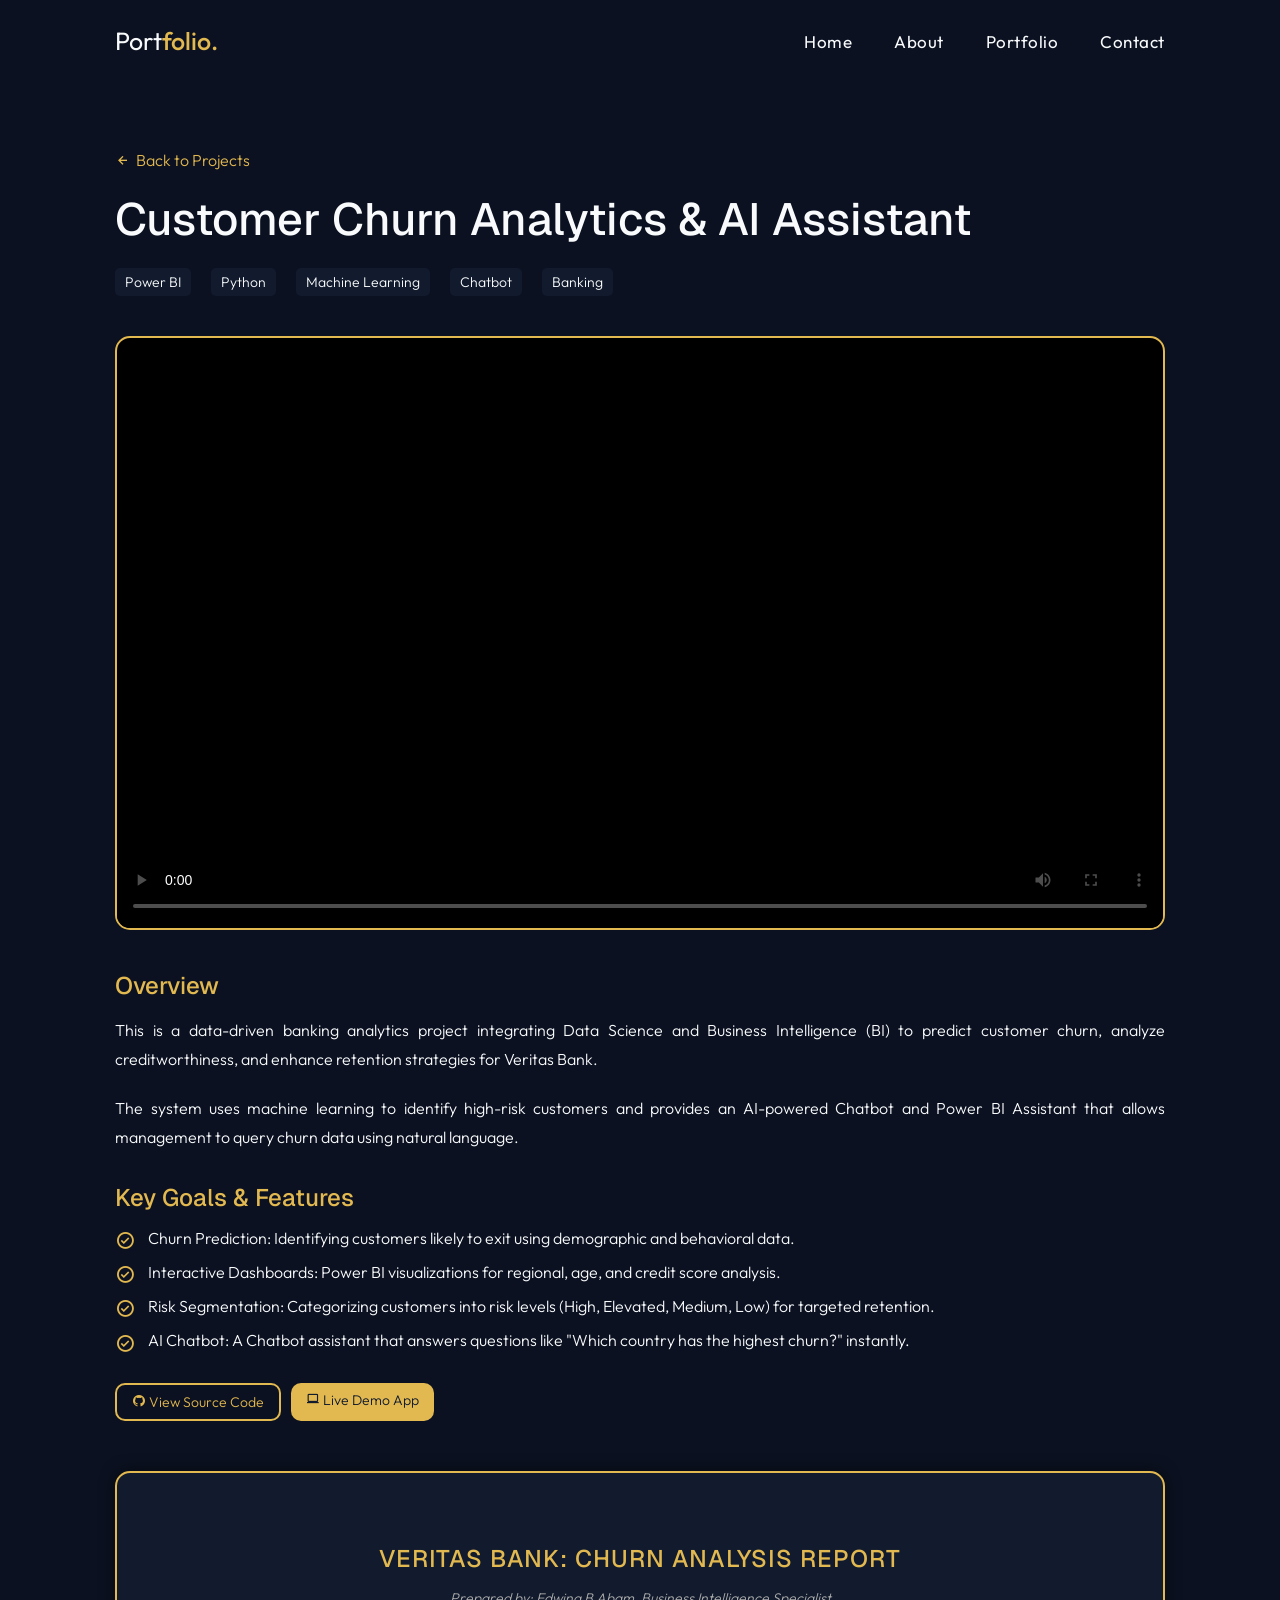
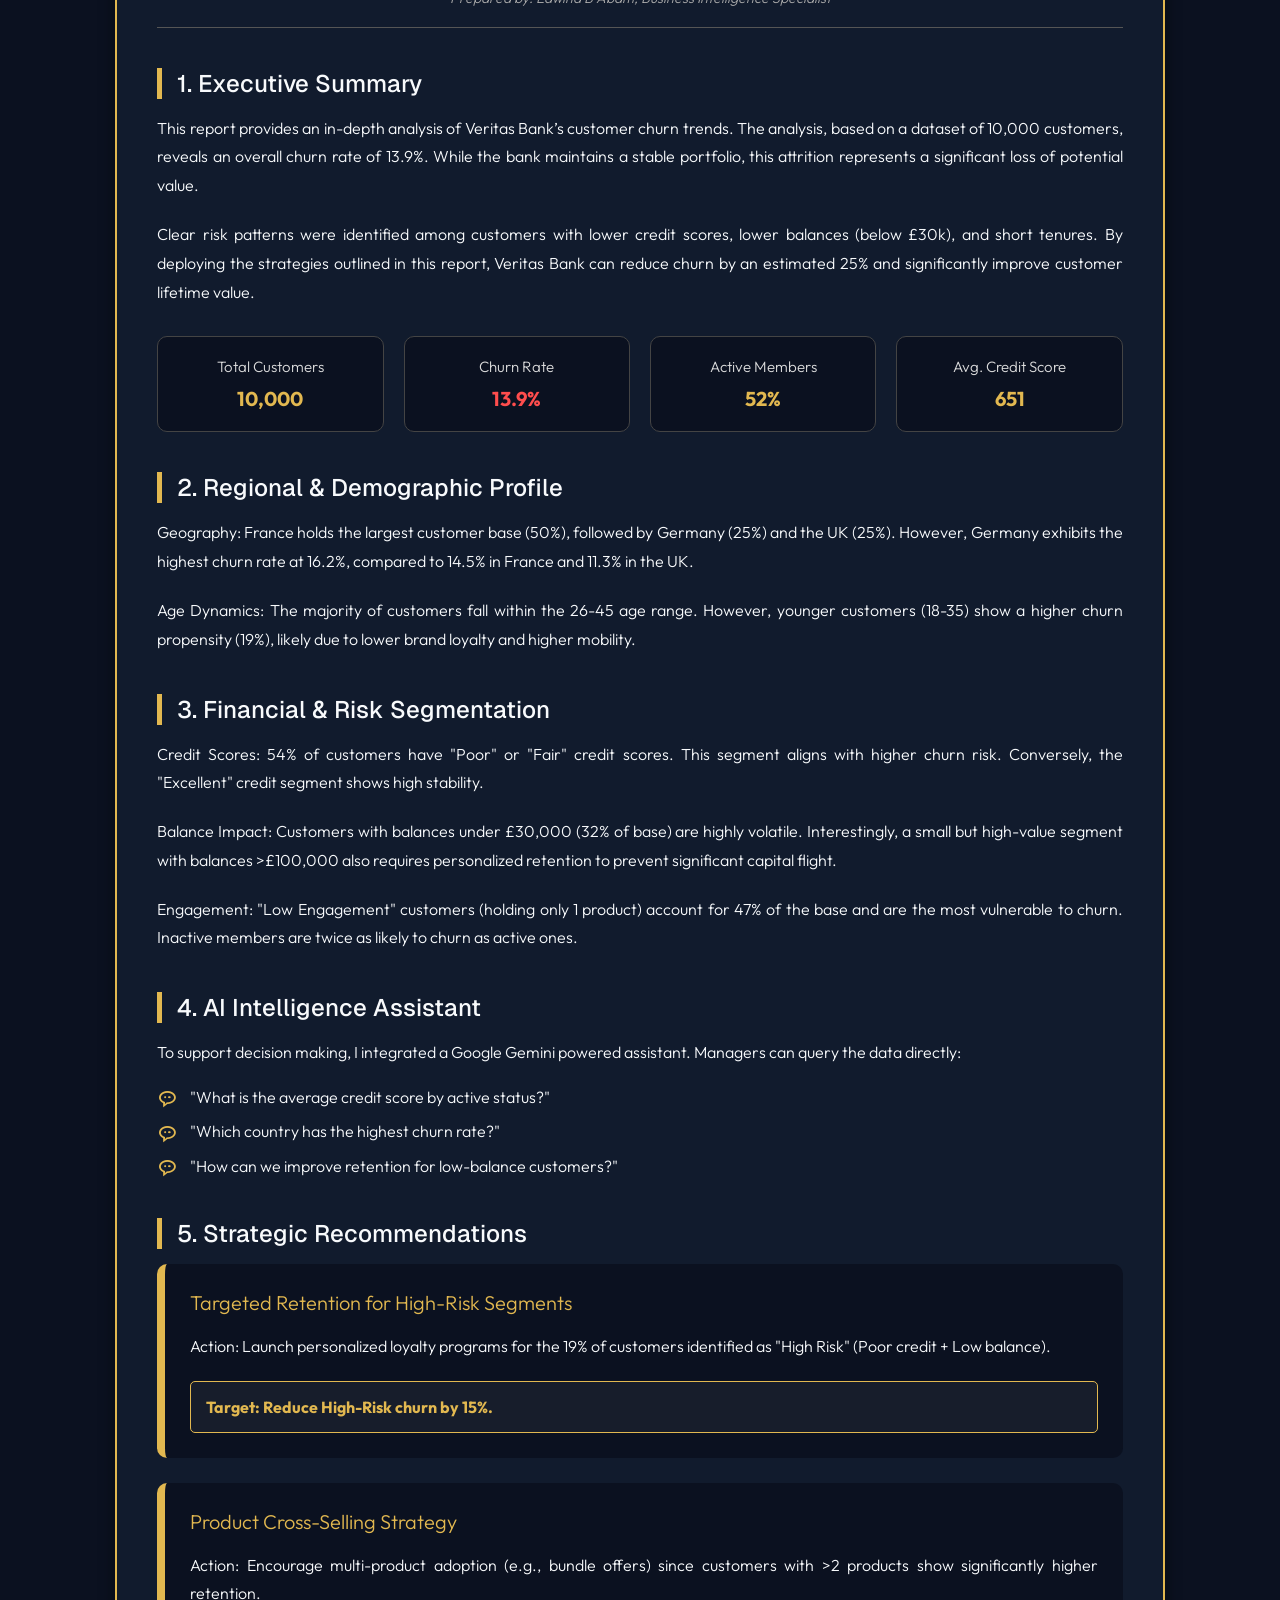
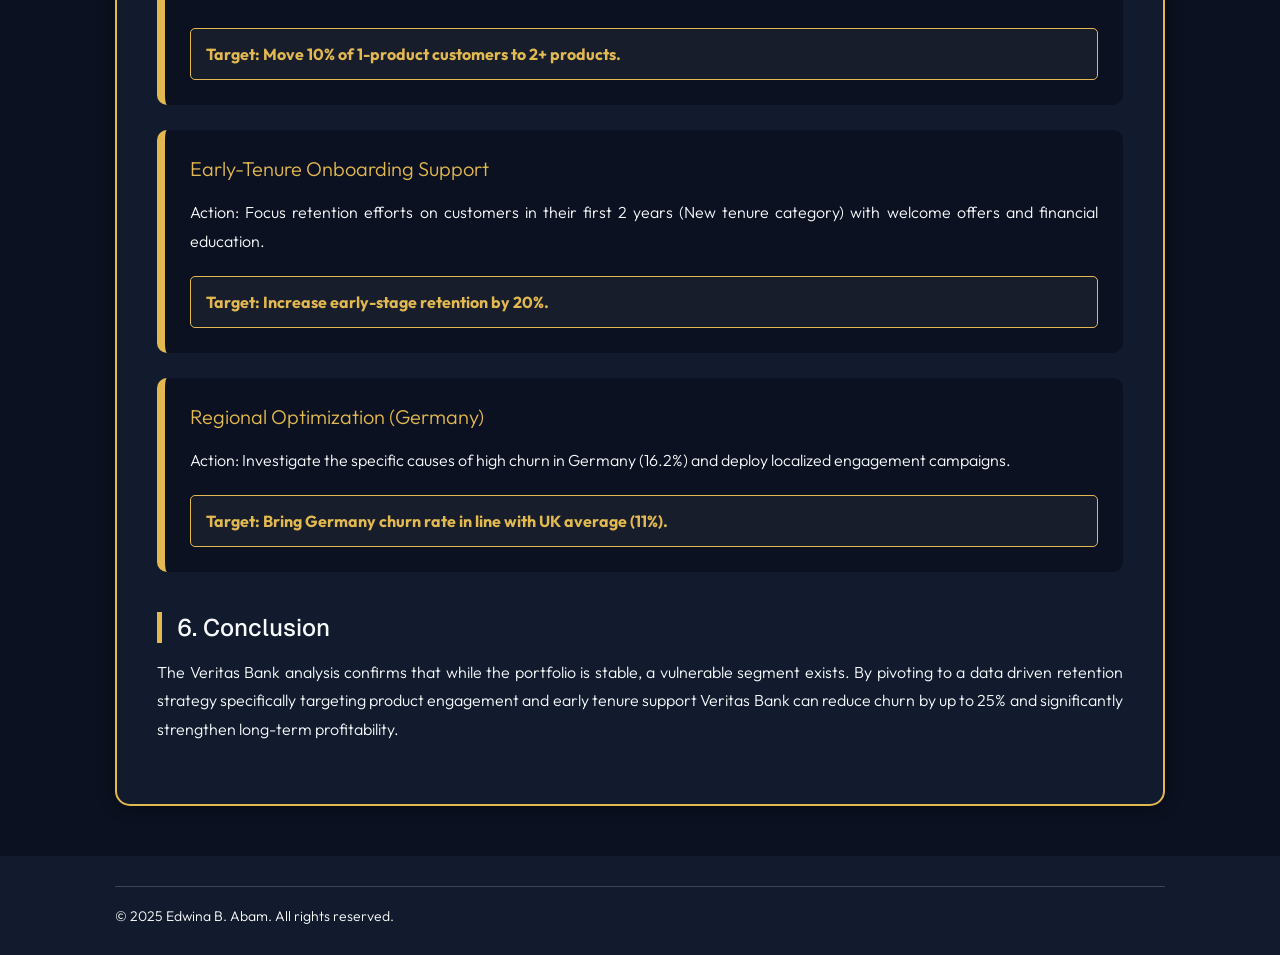
==== project-bank-churn.html @ cc46c2cb "update, rename files" ====
<!DOCTYPE html>
<html lang="en">
<head>
    <meta charset="UTF-8">
    <meta name="viewport" content="width=device-width, initial-scale=1.0">
    <title>Customer Churn Analytics - Edwina B. Abam</title>
    
    <!-- VERCEL ANALYTICS SCRIPT -->
    <script>
      window.va = window.va || function () { (window.vaq = window.vaq || []).push(arguments); };
    </script>
    <script src="/_vercel/insights/script.js"></script>

    <!-- Boxicons -->
    <link href="https://unpkg.com/boxicons@2.1.4/css/boxicons.min.css" rel="stylesheet">
    
    <!-- Stylesheets -->
    <link rel="stylesheet" href="style.css">
    <link rel="stylesheet" href="breakpoint.css">
</head>
<body>

    <!-- Header -->
    <header class="header">
        <a href="index.html" class="logo">Port<span>folio.</span></a>
        <i class="bx bx-menu" id="menu-icon"></i>
        <nav class="navbar">
            <a href="index.html#home">Home</a>
            <a href="index.html#about">About</a>
            <a href="index.html#portfolio">Portfolio</a>
            <a href="index.html#contact">Contact</a>
        </nav>
    </header>

    <!-- Project Details Section -->
    <section class="project-details">
        
        <!-- Navigation Back -->
        <a href="index.html#portfolio" class="back-btn">
            <i class='bx bx-left-arrow-alt'></i> Back to Projects
        </a>

        <!-- Title Area -->
        <div class="project-header">
            <h1 class="heading" style="text-align: left;">Customer Churn Analytics & AI Assistant</h1>
            <div class="project-meta">
                <span>Power BI</span>
                <span>Python</span>
                <span>Machine Learning</span>
                <span>Chatbot</span>
                <span>Banking</span>
            </div>
        </div>

        <!-- VIDEO DEMO -->
        <div class="video-wrapper">
            <!-- Ensure 'Bank.mp4' is in 'videos' folder and 'Bank.jpg' is available -->
            <video controls poster="Bank.jpg">
                <source src="videos/Bank.mp4" type="video/mp4">
                Your browser does not support the video tag.
            </video>
        </div>

        <!-- MAIN CONTENT -->
        <div class="project-content">
            
            <!-- 1. Overview -->
            <h2>Overview</h2>
            <p>
                This is a data-driven banking analytics project integrating <strong>Data Science</strong> and <strong>Business Intelligence (BI)</strong> to predict customer churn, analyze creditworthiness, and enhance retention strategies for <strong>Veritas Bank</strong>.
            </p>
            <p>
                The system uses machine learning to identify high-risk customers and provides an <strong>AI-powered Chatbot and Power BI Assistant</strong> that allows management to query churn data using natural language.
            </p>
            
            <!-- 2. Key Goals -->
            <h2>Key Goals & Features</h2>
            <ul class="feature-list">
                <li><i class='bx bx-check-circle'></i> <strong>Churn Prediction:</strong> Identifying customers likely to exit using demographic and behavioral data.</li>
                <li><i class='bx bx-check-circle'></i> <strong>Interactive Dashboards:</strong> Power BI visualizations for regional, age, and credit score analysis.</li>
                <li><i class='bx bx-check-circle'></i> <strong>Risk Segmentation:</strong> Categorizing customers into risk levels (High, Elevated, Medium, Low) for targeted retention.</li>
                <li><i class='bx bx-check-circle'></i> <strong>AI Chatbot:</strong> A Chatbot assistant that answers questions like "Which country has the highest churn?" instantly.</li>
            </ul>

            <!-- 4. Deployment Links -->
            <div class="portfolio-links" style="margin: 3rem 0;">
                <a href="https://github.com/edwinaabam/bank-customer-churn-dashboard" target="_blank" class="btn-code">
                    <i class='bx bxl-github'></i> View Source Code
                </a>
                <a href="https://veritasbank-churn-dashboard.streamlit.app/" target="_blank" class="btn-demo">
                    <i class='bx bx-laptop'></i> Live Demo App
                </a>
            </div>

            <!-- =========================================== -->
            <!-- FULL BUSINESS REPORT SECTION -->
            <!-- =========================================== -->
            <div class="report-section">
                <h2 class="report-title">Veritas Bank: Churn Analysis Report</h2>
                <div class="report-meta">
                    Prepared by: Edwina B Abam, Business Intelligence Specialist
                </div>

                <!-- Executive Summary -->
                <h3 class="report-subtitle">1. Executive Summary</h3>
                <p>
                    This report provides an in-depth analysis of Veritas Bank’s customer churn trends. The analysis, based on a dataset of 10,000 customers, reveals an overall churn rate of <strong>13.9%</strong>. While the bank maintains a stable portfolio, this attrition represents a significant loss of potential value.
                </p>
                <p>
                    Clear risk patterns were identified among customers with lower credit scores, lower balances (below £30k), and short tenures. By deploying the strategies outlined in this report, Veritas Bank can reduce churn by an estimated <strong>25%</strong> and significantly improve customer lifetime value.
                </p>

                <!-- KPIs -->
                <div class="kpi-grid">
                    <div class="kpi-card">
                        <h4>Total Customers</h4>
                        <span>10,000</span>
                    </div>
                    <div class="kpi-card">
                        <h4>Churn Rate</h4>
                        <span style="color: #ff4d4d;">13.9%</span>
                    </div>
                    <div class="kpi-card">
                        <h4>Active Members</h4>
                        <span>52%</span>
                    </div>
                    <div class="kpi-card">
                        <h4>Avg. Credit Score</h4>
                        <span>651</span>
                    </div>
                </div>

                <!-- Regional Insights -->
                <h3 class="report-subtitle">2. Regional & Demographic Profile</h3>
                <p>
                    <strong>Geography:</strong> France holds the largest customer base (50%), followed by Germany (25%) and the UK (25%). However, <strong>Germany</strong> exhibits the highest churn rate at 16.2%, compared to 14.5% in France and 11.3% in the UK.
                </p>
                <p>
                    <strong>Age Dynamics:</strong> The majority of customers fall within the 26-45 age range. However, younger customers (18-35) show a higher churn propensity (19%), likely due to lower brand loyalty and higher mobility.
                </p>

                <!-- Financial Insights -->
                <h3 class="report-subtitle">3. Financial & Risk Segmentation</h3>
                <p>
                    <strong>Credit Scores:</strong> 54% of customers have "Poor" or "Fair" credit scores. This segment aligns with higher churn risk. Conversely, the "Excellent" credit segment shows high stability.
                </p>
                <p>
                    <strong>Balance Impact:</strong> Customers with balances under £30,000 (32% of base) are highly volatile. Interestingly, a small but high-value segment with balances >£100,000 also requires personalized retention to prevent significant capital flight.
                </p>
                <p>
                    <strong>Engagement:</strong> "Low Engagement" customers (holding only 1 product) account for 47% of the base and are the most vulnerable to churn. Inactive members are <strong>twice as likely</strong> to churn as active ones.
                </p>

                <!-- AI Assistant -->
                <h3 class="report-subtitle">4. AI Intelligence Assistant</h3>
                <p>
                    To support decision making, I integrated a Google Gemini powered assistant. Managers can query the data directly:
                </p>
                <ul class="feature-list">
                    <li><i class='bx bx-message-rounded-dots'></i> "What is the average credit score by active status?"</li>
                    <li><i class='bx bx-message-rounded-dots'></i> "Which country has the highest churn rate?"</li>
                    <li><i class='bx bx-message-rounded-dots'></i> "How can we improve retention for low-balance customers?"</li>
                </ul>

                <!-- Strategic Recommendations -->
                <h3 class="report-subtitle">5. Strategic Recommendations</h3>
                
                <div class="recommendation-box">
                    <h4>Targeted Retention for High-Risk Segments</h4>
                    <p><strong>Action:</strong> Launch personalized loyalty programs for the 19% of customers identified as "High Risk" (Poor credit + Low balance).</p>
                    <div class="recommendation-metric">Target: Reduce High-Risk churn by 15%.</div>
                </div>

                <div class="recommendation-box">
                    <h4>Product Cross-Selling Strategy</h4>
                    <p><strong>Action:</strong> Encourage multi-product adoption (e.g., bundle offers) since customers with >2 products show significantly higher retention.</p>
                    <div class="recommendation-metric">Target: Move 10% of 1-product customers to 2+ products.</div>
                </div>

                <div class="recommendation-box">
                    <h4>Early-Tenure Onboarding Support</h4>
                    <p><strong>Action:</strong> Focus retention efforts on customers in their first 2 years (New tenure category) with welcome offers and financial education.</p>
                    <div class="recommendation-metric">Target: Increase early-stage retention by 20%.</div>
                </div>

                <div class="recommendation-box">
                    <h4>Regional Optimization (Germany)</h4>
                    <p><strong>Action:</strong> Investigate the specific causes of high churn in Germany (16.2%) and deploy localized engagement campaigns.</p>
                    <div class="recommendation-metric">Target: Bring Germany churn rate in line with UK average (11%).</div>
                </div>

                <h3 class="report-subtitle">6. Conclusion</h3>
                <p>
                    The Veritas Bank analysis confirms that while the portfolio is stable, a vulnerable segment exists. By pivoting to a data driven retention strategy specifically targeting product engagement and early tenure support Veritas Bank can reduce churn by up to 25% and significantly strengthen long-term profitability.
                </p>
            </div>
            <!-- End of Report -->

        </div>
    </section>

    <!-- Footer -->
    <footer class="footer">
        <div class="footer-bottom">
            <p>© 2025 Edwina B. Abam. All rights reserved.</p>
        </div>
    </footer>

    <!-- Scripts -->
    <script src="main.js"></script>
</body>
</html>
---- style.css ----
@import url("https://fonts.googleapis.com/css2?family=Geist:wght@300;400;500&family=Outfit:wght@300;400;500&display=swap");

/*Base Styles & Variables
   =========================================== */
:root {
  --bg-color: #0b1120;        /* Deep Midnight Navy */
  --second-bg-color: #111b2d; /* Slightly lighter Navy */
  --text-color: #f8fafc;      /* Soft off-white */
  --main-color: #e2b850;      /* Professional Muted Gold */
  --transition: 0.3s ease;
}

* {
  margin: 0;
  padding: 0;
  box-sizing: border-box;
  text-decoration: none;
  border: none;
  outline: none;
  scroll-behavior: smooth;
  /* Body text remains in Outfit (Elegant/Slim) */
  font-family: "Outfit", sans-serif;
  font-weight: 300; 
}

/* BRANDING: Specifically using Outfit for the Logo */
.logo {
  font-family: "Outfit", sans-serif !important;
  font-weight: 400 !important;
  font-size: 2.6rem;
  color: var(--text-color); /* Kept your white */
}

.logo span {
  font-weight: 500;
  color: var(--main-color); /* Kept your gold/muted grey */
}

/* HEADERS: Using Geist for that professional, crisp look */
h1, h2, h3, .heading, .home-content h1 {
  font-family: "Geist", sans-serif !important;
  font-weight: 500 !important; /* Balanced weight: clear but slim */
  color: var(--text-color); /* Forced to stay white */
}

/* YOUR NAME: Appropriately sized and crisp */
.home-content h1 {
  font-size: 5.2rem;
  line-height: 1.1;
  margin: 0.8rem 0;
}

/* NAVIGATION: Using Outfit to match the logo style */
.navbar a {
  font-family: "Outfit", sans-serif !important;
  /* Increase from 1.7rem to 1.9rem for better visibility */
  font-size: 1.9rem; 
  /* Weight 400 makes it clear without being 'fat' */
  font-weight: 400; 
  color: var(--text-color);
  margin-left: 4rem; /* Adds a bit more 'air' between options */
  transition: var(--transition);
  /* A tiny bit of letter spacing makes it look more premium */
  letter-spacing: 0.5px; 
}

/* Hover effect to show the gold color clearly */
.navbar a:hover,
.navbar a.active {
  color: var(--main-color);
}


html {
  font-size: 62.5%; /* 10px */
}

html,
body {
  position: relative;
  background: var(--bg-color);
  color: var(--text-color);
  overflow-x: hidden;
  -webkit-font-smoothing: antialiased;
  -moz-osx-font-smoothing: grayscale;
}

/* ===========================================
   Reusable Components
   =========================================== */
.btn {
  display: inline-block;
  padding: 1rem 2.8rem;
  background: var(--main-color);
  border-radius: 4rem;
  box-shadow: 0 0 1rem var(--main-color);
  font-size: 1.6rem;
  color: var(--second-bg-color);
  letter-spacing: 0.1rem;
  font-weight: 600;
  transition: var(--transition);
}

.btn:hover {
  box-shadow: none;
}

.heading {
  text-align: center;
  font-size: 4.5rem;
}

.section-subtitle {
  text-align: center;
  font-size: 1.6rem;
  max-width: 70rem;
  margin: 0 auto 3rem auto;
}

span {
  color: var(--main-color);
}

section {
  padding: 10rem 9%; 
}

/* ===========================================
   Header
   =========================================== */
.header {
  position: fixed;
  top: 0;
  left: 0;
  width: 100%;
  padding: 2.5rem 9%;
  background: var(--bg-color);
  z-index: 100;
  display: flex;
  justify-content: space-between;
  align-items: center;
}

.header.sticky {
  border-bottom: 0.1rem solid rgba(0, 0, 0, 0.2);
}

.logo {
  font-size: 2.5rem;
  color: var(--text-color);
  font-weight: 600;
  cursor: default;
}

.navbar a {
  font-size: 1.7rem;
  color: var(--text-color);
  margin-left: 4rem;
  transition: var(--transition);
}

.navbar a:hover,
.navbar a.active {
  color: var(--main-color);
}

#menu-icon {
  font-size: 3.6rem;
  color: var(--text-color);
  display: none;
}

/* ===========================================
   Home Section
   =========================================== */
.home {
  display: flex;
  justify-content: center;
  align-items: center;
  min-height: 100vh; 
}

.home-img img {
  width: 35vw;
  animation: floatImage 4s ease-in-out infinite;
}

@keyframes floatImage {
  0% {
    transform: translateY(0);
  }
  50% {
    transform: translateY(-2.4rem);
  }
  100% {
    transform: translateY(0);
  }
}

.home-content {
  max-width: 60rem;
}

.home-content h3 {
  font-size: 3.2rem;
  font-weight: 700;
}

.home-content h3:nth-of-type(2) {
  margin-bottom: 2rem;
}

.home-content h1 {
  font-size: 5.6rem;
  font-weight: 700;
  line-height: 1.3;
}

.home-content .home-intro {
  font-size: 1.6rem;
  max-width: 55rem;
  margin: 1.5rem 0 2.5rem 0;
}

.social-media a {
  display: inline-flex;
  justify-content: center;
  align-items: center;
  background: transparent;
  border: 0.2rem solid var(--main-color);
  border-radius: 50%;
  color: var(--main-color);
  margin: 3rem 1.5rem 3rem 0;
  transition: 0.5s ease;
  width: 3.6rem; 
  height: 3.6rem; 
  font-size: 1.8rem; 
}

.social-media a:hover {
  background: var(--main-color);
  color: var(--second-bg-color);
  box-shadow: 0 0 1rem var(--main-color);
}

/* ===========================================
   About Section
   =========================================== */
.about {
  display: flex;
  justify-content: center;
  align-items: center;
  gap: 2rem;
  background: var(--second-bg-color);
}

.about-img img {
  width: 35vw;
}

.about-content {
  max-width: 70rem;
}

.about-content h2 {
  text-align: left;
}

.about-content h3 {
  font-size: 2.6rem;
}

.about-content p {
  font-size: 1.6rem;
  margin: 2rem 0 3rem;
}

.about-stats {
  display: flex;
  flex-wrap: wrap;
  gap: 2rem;
  margin-bottom: 3rem;
}

.stat-box {
  min-width: 15rem;
  padding: 1.5rem;
  text-align: center;
  background: var(--bg-color);
  border-radius: 1rem;
  border: 1px solid var(--main-color);
}

.stat-box h3 {
  font-size: 3rem;
  color: var(--main-color);
}

.stat-box p {
  font-size: 1.4rem;
  margin: 0;
}

/* ===========================================
   Services Section
   =========================================== */
.services {
  background: var(--bg-color);
}

.services-container {
  display: grid;
  grid-template-columns: repeat(4, 1fr); /* 4 columns for desktop */
  gap: 2.5rem;
}

.services-box {
  background: var(--second-bg-color);
  padding: 3rem 2rem;
  border-radius: 2rem;
  transition: 0.5s ease;
  display: flex;
  flex-direction: column;
  text-align: center;
  border: .2rem solid var(--main-color);
}

.services-box:hover {
  transform: scale(1.02);
  background: var(--bg-color); 
  box-shadow: 0 0 1rem var(--main-color);
}

.services-box .bx {
  font-size: 5rem;
  color: var(--main-color);
  margin-bottom: 1rem;
}

.services-box h3 {
  font-size: 2.2rem;
  margin-bottom: 1.5rem;
}

.services-box ul {
  list-style: none;
  text-align: left;
  margin-top: 1rem;
}

.services-box li {
  font-size: 1.5rem;
  margin-bottom: 1rem;
  position: relative;
  padding-left: 2rem;
}

.services-box li::before {
  content: "\2713"; /* Checkmark */
  position: absolute;
  left: 0;
  color: var(--main-color);
  font-weight: bold;
}

/* ===========================================
   Portfolio Section
   =========================================== */
.portfolio {
  background: var(--second-bg-color);
}

.portfolio-container {
  display: grid;
  grid-template-columns: repeat(3, 1fr);
  gap: 2.5rem;
}

.portfolio-box {
  position: relative;
  border-radius: 2rem;
  box-shadow: 0 0 1rem var(--bg-color);
  overflow: hidden;
  background: var(--bg-color);
  padding: 0; 
  display: flex;
  flex-direction: column;
  border: .2rem solid var(--main-color);
}

.portfolio-img-container {
    width: 100%;
    aspect-ratio: 16 / 9;
    position: relative;
    overflow: hidden;
    border-bottom: .2rem solid var(--main-color);
}

.portfolio-img-container img {
    width: 100%;
    height: 100%;
    object-fit: cover;
    position: absolute;
    top: 0;
    left: 0;
    opacity: 0;
    transition: opacity 1s ease-in-out;
    border-radius: 0;
    margin-bottom: 0;
}

.portfolio-img-container img.active {
    opacity: 1;
}

.portfolio-box img {
  width: 100%;
  aspect-ratio: 16 / 9; 
  object-fit: cover; 
  border-radius: 0; 
  margin-bottom: 0;
  display: block; 
  border-bottom: .2rem solid var(--main-color); 
}

.portfolio-content {
  padding: 2rem; 
  display: flex;
  flex-direction: column;
  flex-grow: 1;
}

.portfolio-box h4 {
  font-size: 2.2rem;
}

.portfolio-box p {
  font-size: 1.4rem;
  margin: 1rem 0 2rem;
  flex-grow: 1;
}

.portfolio-tags {
  display: flex;
  flex-wrap: wrap;
  gap: 0.8rem;
  margin-bottom: 2rem;
}

.portfolio-tags span {
  font-size: 1.2rem;
  background: var(--second-bg-color);
  padding: 0.5rem 1rem;
  border-radius: 0.5rem;
  color: var(--text-color);
}

.portfolio-links {
  display: flex;
  gap: 1rem;
  flex-wrap: wrap;
}

.portfolio-links .btn-code,
.portfolio-links .btn-demo {
  padding: 0.8rem 1.5rem;
  font-size: 1.4rem;
  border-radius: 1rem;
  text-align: center;
  transition: var(--transition);
}

.portfolio-links .btn-code {
  background: transparent;
  border: 2px solid var(--main-color);
  color: var(--main-color);
}

.portfolio-links .btn-demo {
  background: var(--main-color);
  color: var(--second-bg-color);
}

.portfolio-links .btn-code:hover {
  background: var(--main-color);
  color: var(--second-bg-color);
}

.portfolio-links .btn-demo:hover {
  background: transparent;
  border: 2px solid var(--main-color);
  color: var(--main-color);
}

.explore-more-container {
  text-align: center;
  margin-top: 4rem;
}

.explore-more-btn {
  font-size: 1.8rem;
  color: var(--main-color);
  border: 2px solid var(--main-color);
  padding: 1rem 2.5rem;
  border-radius: 1rem;
  transition: var(--transition);
}

.explore-more-btn:hover {
  background: var(--main-color);
  color: var(--second-bg-color);
  box-shadow: 0 0 1rem var(--main-color);
}

/* ===========================================
   Contact Section
   =========================================== */
.contact {
  background: var(--bg-color);
}

.contact-container {
  max-width: 70rem;
  margin: 0 auto;
  border: .2rem solid var(--main-color);
  padding: 3rem;
  border-radius: 2rem;
  background: var(--second-bg-color);
  box-shadow: 0 0 1rem var(--main-color);
}

.contact-info {
  text-align: center;
  margin-bottom: 2rem;
}

.contact-info p {
  font-size: 1.4rem;
  margin-bottom: 0.5rem;
}

.email-link {
  font-size: 1.8rem;
  color: var(--main-color);
  display: inline-flex;
  align-items: center;
  gap: 0.5rem;
  word-break: break-all; 
}

.email-link:hover {
  text-decoration: underline;
}

.contact form {
  margin: 1rem auto;
  text-align: center;
  margin-bottom: 1rem;
}

.contact form .input-box {
  display: flex;
  justify-content: space-between;
  flex-wrap: wrap;
}

.contact form .input-box input,
.contact form textarea {
  width: 100%;
  padding: 1.5rem;
  font-size: 1.6rem;
  color: var(--text-color);
  background: var(--bg-color);
  border-radius: 0.8rem;
  margin: 0.7rem 0;
}

.contact form .input-box input {
  width: 49%;
}

.contact form textarea {
  resize: none;
}

.contact form .btn {
  margin-top: 2rem;
  cursor: pointer;
}

.form-message {
  text-align: center;
  margin-top: 1.5rem;
  font-size: 1.6rem;
  font-weight: 600;
}

.form-message.success {
  color: #00ff00; /* Green */
}

.form-message.error {
  color: #ff4d4d; /* Red */
}

/* ===========================================
   Footer
   =========================================== */
.footer {
  padding: 3rem 9% 3rem;
  background: var(--second-bg-color);
  color: #fff;
}

.footer-container {
  display: grid;
  grid-template-columns: repeat(auto-fit, minmax(250px, 1fr));
  gap: 2.5rem;
  margin-bottom: 2rem;
}

.footer-about h3,
.footer-links h3,
.footer-connect h3 {
  font-size: 2.2rem;
  margin-bottom: 1.5rem;
  color: var(--main-color);
}

.footer-about p {
  font-size: 1.4rem;
  line-height: 1.6;
}

.footer-branding {
  display: flex;
  align-items: center; 
  gap: 1.5rem;         
  margin-bottom: 1.5rem;
}

.footer-branding img {
  width: 5rem;       
  height: 5rem;       
  border-radius: 50%; 
  object-fit: cover;  
  border: 0.2rem solid var(--main-color); 
}

.footer-branding h3 {
  margin-bottom: 0;   
  font-size: 2.2rem;
  color: var(--main-color);
  white-space: nowrap; 
}

.footer-links ul {
  list-style: none;
}

.footer-links ul li {
  margin-bottom: 1rem;
}

.footer-links ul li a {
  font-size: 1.5rem;
  color: #fff;
  transition: color 0.3s;
}

.footer-links ul li a:hover {
  color: var(--main-color);
}

.footer-social a {
  display: inline-flex;
  justify-content: center;
  align-items: center;
  width: 4rem;
  height: 4rem;
  background: transparent;
  border: 0.2rem solid var(--main-color);
  border-radius: 50%;
  font-size: 2rem;
  color: var(--main-color);
  margin-right: 1rem;
  transition: 0.5s ease;
}

.footer-social a:hover {
  background: var(--main-color);
  color: var(--second-bg-color);
  box-shadow: 0 0 1rem var(--main-color);
}

.footer-bottom {
  border-top: 1px solid #ffffff30;
  padding-top: 2rem;
  display: flex;
  justify-content: space-between;
  align-items: center;
  flex-wrap: wrap;
}

.footer-bottom p {
  font-size: 1.4rem;
}

.footer-iconTop a {
  display: inline-flex;
  justify-content: center;
  align-items: center;
  padding: 0.8rem;
  background: var(--main-color);
  border-radius: 0.8rem;
  transition: 0.5s ease;
}

.footer-iconTop a:hover {
  box-shadow: 0 0 1rem var(--main-color);
}

.footer-iconTop a i {
  font-size: 2.4rem;
  color: var(--second-bg-color);
}

/* ===========================================
   INDIVIDUAL PROJECT PAGE STYLES
   (Moved from internal CSS to here)
   =========================================== */
.project-details {
    padding: 15rem 9% 5rem; 
    min-height: 100vh;
}

.project-header {
    margin-bottom: 4rem;
}

.back-btn {
    display: inline-flex;
    align-items: center;
    gap: 0.5rem;
    font-size: 1.6rem;
    color: var(--main-color);
    margin-bottom: 2rem;
    cursor: pointer;
    transition: .3s;
}

.back-btn:hover {
    color: var(--text-color);
}

.project-meta {
    display: flex;
    gap: 2rem;
    margin: 2rem 0;
    flex-wrap: wrap;
}

.project-meta span {
    font-size: 1.4rem;
    background: var(--second-bg-color);
    padding: 0.5rem 1rem;
    border-radius: 0.5rem;
    color: var(--text-color);
}

.video-wrapper {
    position: relative;
    padding-bottom: 56.25%; /* 16:9 ratio */
    height: 0;
    overflow: hidden;
    border-radius: 1.5rem;
    border: .2rem solid var(--main-color);
    margin-bottom: 4rem;
    background: #000;
}

.video-wrapper iframe, 
.video-wrapper video {
    position: absolute;
    top: 0;
    left: 0;
    width: 100%;
    height: 100%;
}

.project-content p {
    font-size: 1.6rem;
    line-height: 1.8;
    margin-bottom: 2rem;
    text-align: justify;
}

.project-content h2 {
    font-size: 2.4rem;
    margin: 3rem 0 1.5rem;
    color: var(--main-color);
}

.feature-list li {
    margin-bottom: 1.2rem;
    list-style: none;
    font-size: 1.6rem;
}

.feature-list li i {
    color: var(--main-color);
    margin-right: 1rem;
    font-size: 2rem;
    vertical-align: middle;
}

/* REPORT STYLES */
.report-section {
    background: var(--second-bg-color);
    padding: 4rem;
    border-radius: 1.5rem;
    margin-top: 5rem;
    border: .2rem solid var(--main-color);
    box-shadow: 0 0 1.5rem rgba(0,0,0,0.5);
}

.report-title {
    font-size: 3.2rem;
    color: var(--main-color);
    text-align: center;
    margin-bottom: 1rem;
    text-transform: uppercase;
    letter-spacing: 1px;
}

.report-meta {
    text-align: center; 
    font-style: italic; 
    margin-bottom: 4rem; 
    font-size: 1.4rem;
    color: #aaa;
    border-bottom: 1px solid #555;
    padding-bottom: 2rem;
}

.report-subtitle {
    font-size: 2.4rem;
    color: var(--text-color);
    margin-top: 4rem;
    margin-bottom: 1.5rem;
    font-weight: 700;
    border-left: 5px solid var(--main-color);
    padding-left: 1.5rem;
}

.kpi-grid {
    display: grid;
    grid-template-columns: repeat(auto-fit, minmax(220px, 1fr));
    gap: 2rem;
    margin: 3rem 0;
}

.kpi-card {
    background: var(--bg-color);
    padding: 2rem;
    border-radius: 1rem;
    text-align: center;
    border: 1px solid #444;
    transition: 0.3s;
}

.kpi-card h4 {
    font-size: 1.5rem;
    margin-bottom: 1rem;
    color: #ddd;
}

.kpi-card span {
    font-size: 2rem;
    font-weight: bold;
    color: var(--main-color);
}

.table-container {
    overflow-x: auto; 
    margin: 2rem 0;
    border-radius: 1rem;
    border: 1px solid #444;
}

.model-table {
    width: 100%;
    border-collapse: collapse;
    min-width: 600px; 
    font-size: 1.5rem;
}

.model-table th, .model-table td {
    padding: 1.5rem;
    border: 1px solid #444;
    text-align: center;
}

.model-table th {
    background: var(--main-color);
    color: var(--second-bg-color);
    font-weight: 700;
}

.model-table tr:nth-child(even) {
    background-color: #2b303b;
}

.recommendation-box {
    background: var(--bg-color);
    padding: 2.5rem;
    border-radius: 1rem;
    border-left: .8rem solid var(--main-color);
    margin-bottom: 2.5rem;
}

.recommendation-box h4 {
    font-size: 2rem; 
    color: var(--main-color);
    margin-bottom: 1.5rem;
    line-height: 1.4;
}

.recommendation-metric {
    margin-top: 1.5rem;
    font-weight: bold;
    color: var(--main-color);
    background: rgba(255, 255, 255, 0.05);
    padding: 1.5rem;
    border-radius: 0.5rem;
    display: block;
    font-size: 1.6rem;
    border: 1px solid var(--main-color);
}
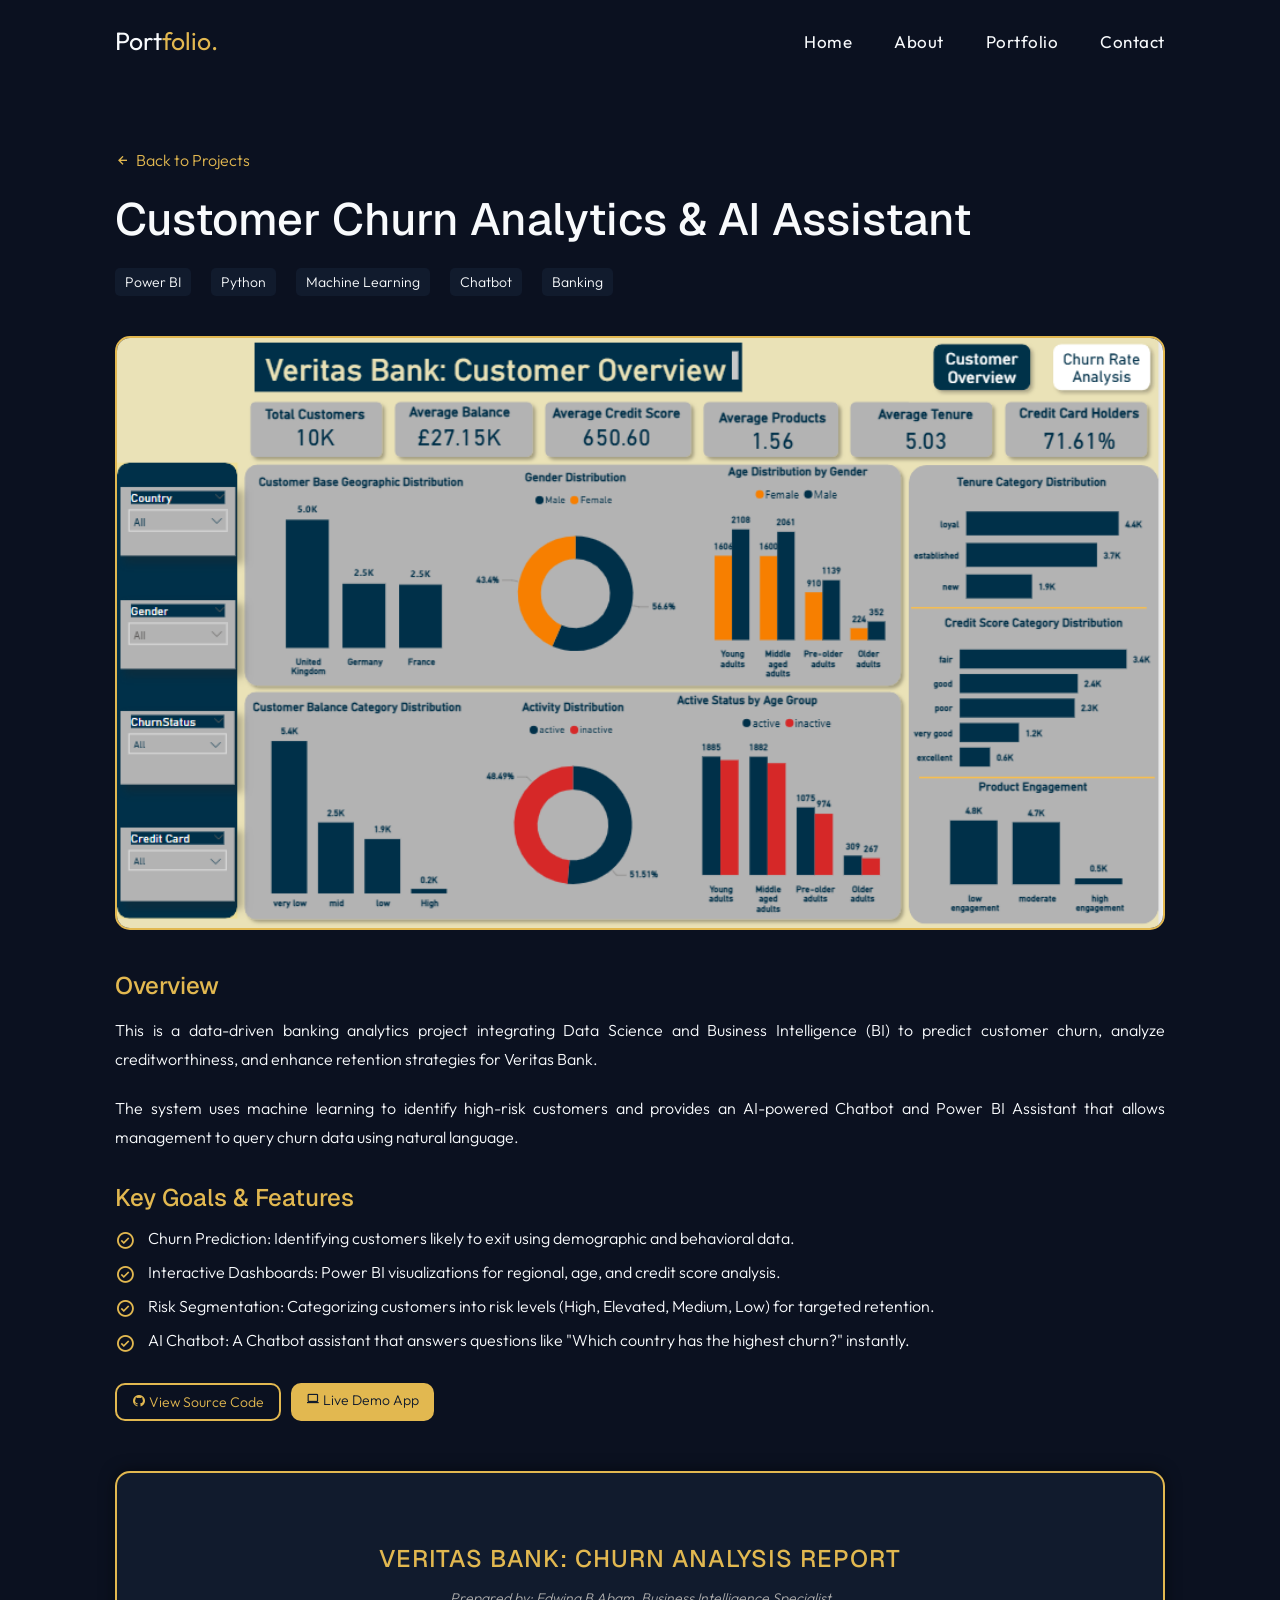
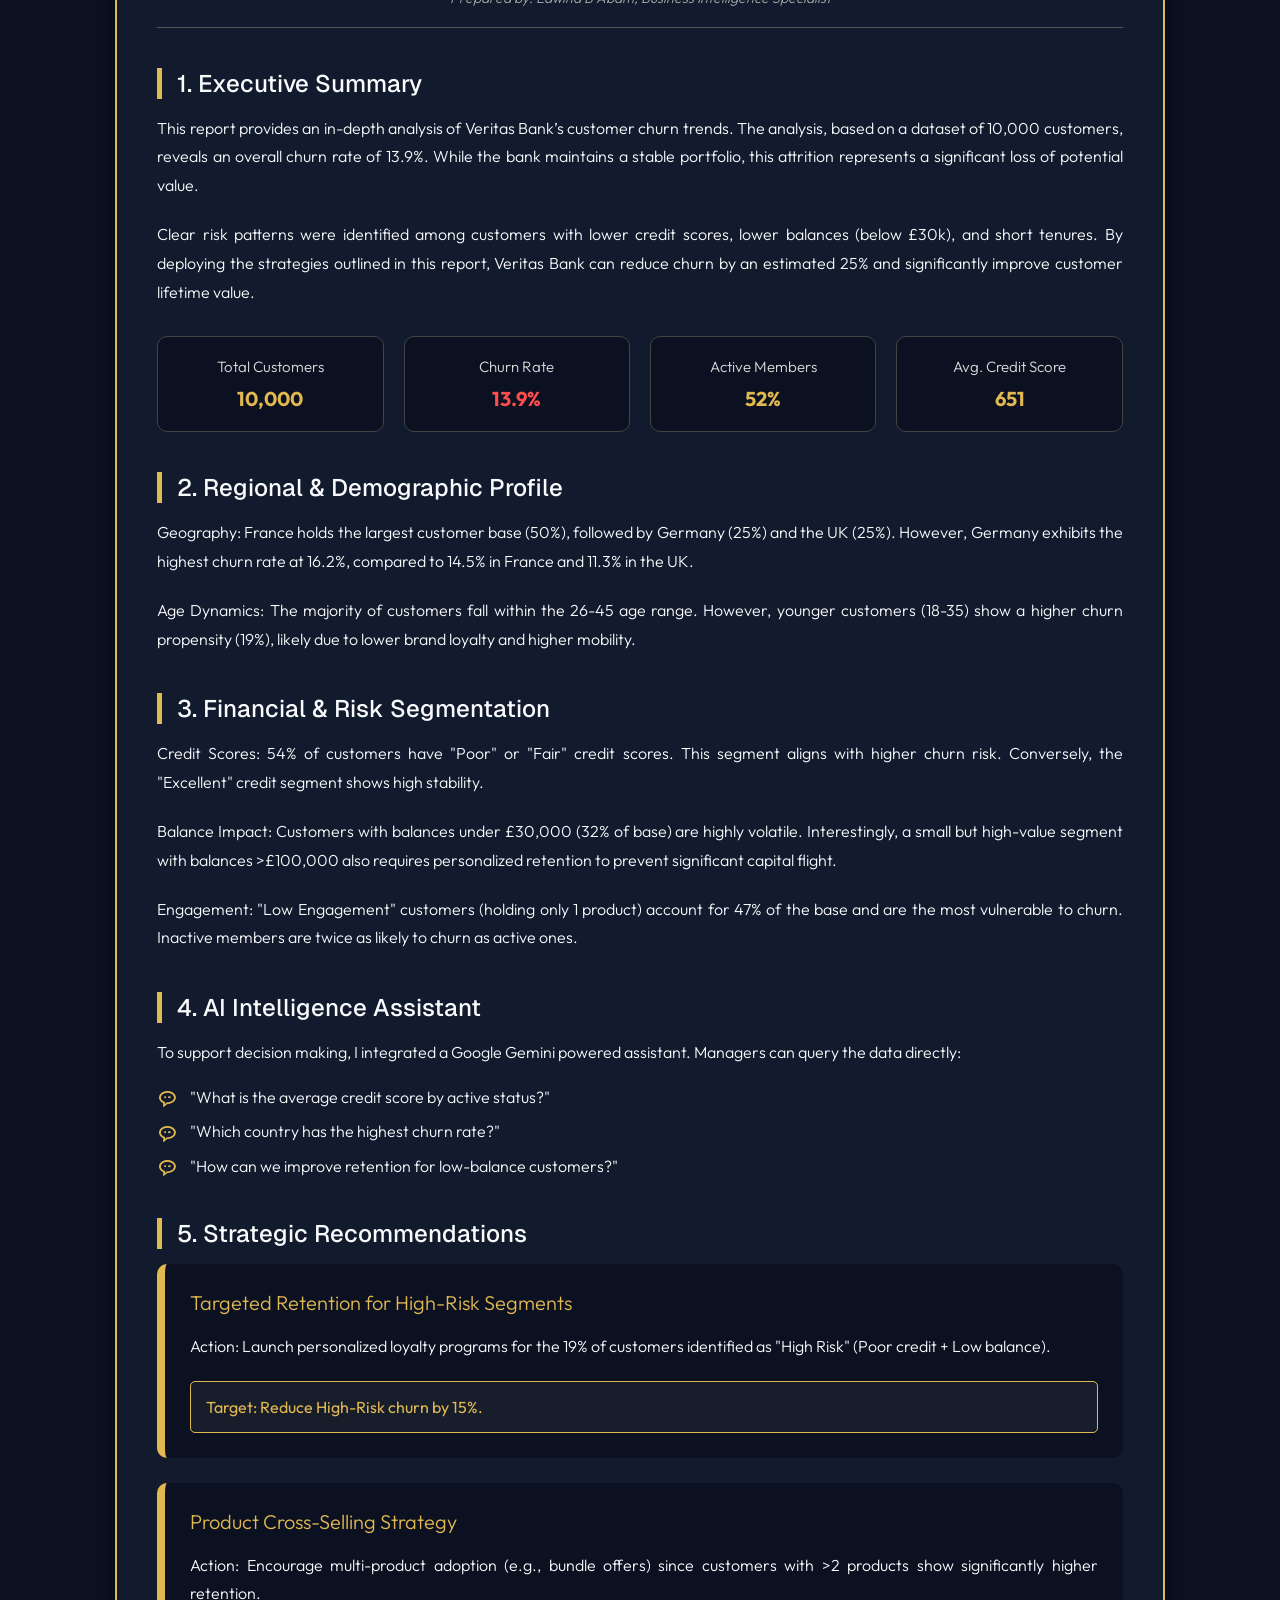
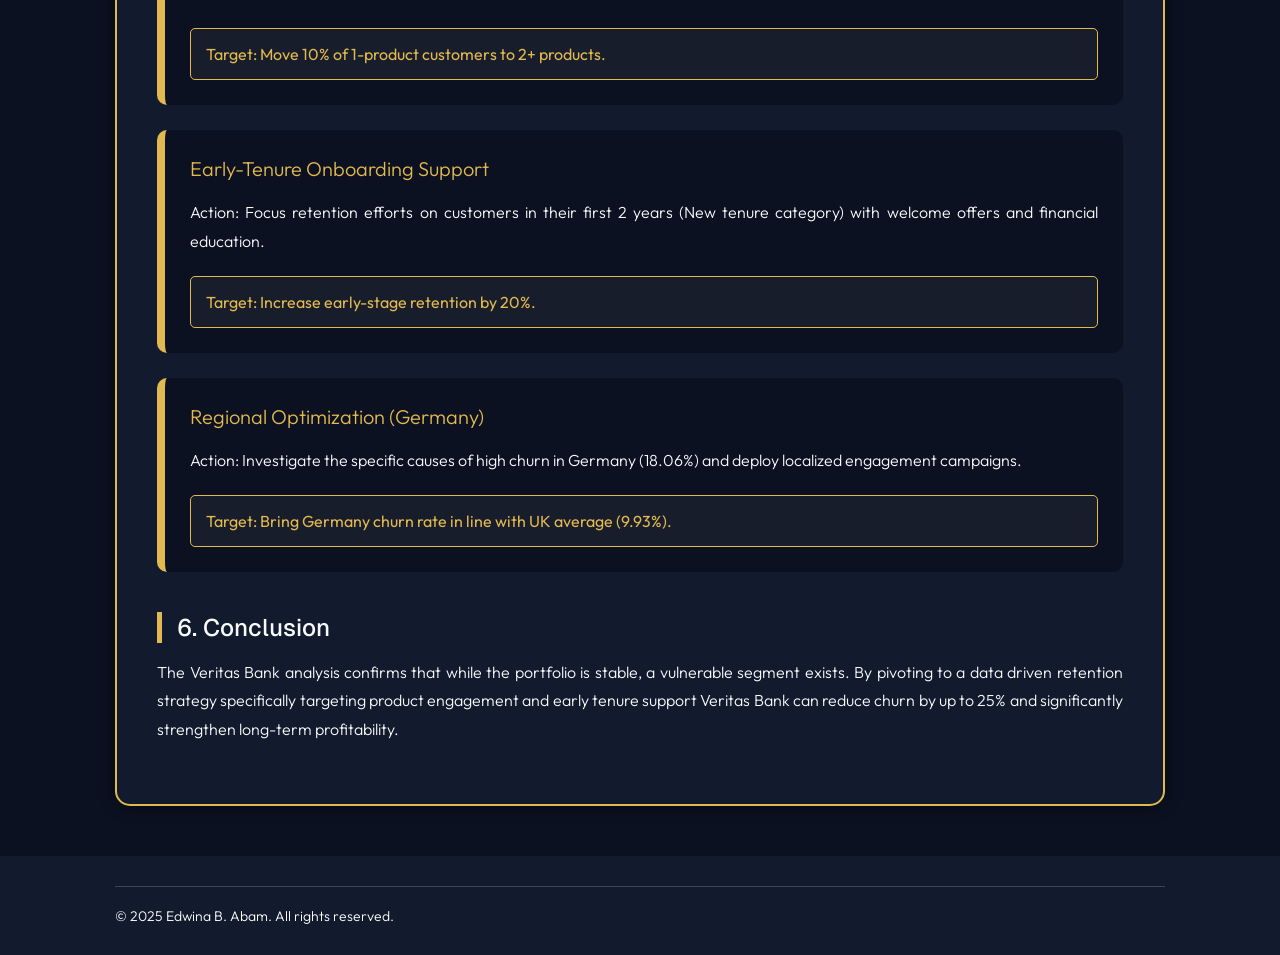
==== commit e3d9a3de: "email" ====
--- a/project-bank-churn.html
+++ b/project-bank-churn.html
@@ -52,13 +52,19 @@
             </div>
         </div>
 
+        
         <!-- VIDEO DEMO -->
-        <div class="video-wrapper">
+       <!--<div class="video-wrapper">-->
             <!-- Ensure 'Bank.mp4' is in 'videos' folder and 'Bank.jpg' is available -->
-            <video controls poster="Bank.jpg">
+            <!--<video controls poster="Bank.jpg">
                 <source src="videos/Bank.mp4" type="video/mp4">
                 Your browser does not support the video tag.
             </video>
+        </div> -->  
+
+        <!--project photo  in place of video-->
+        <div class="image-wrapper">
+             <img src="img/custoverview.png" alt="Bank Churn Overview" class="project-img">
         </div>
 
         <!-- MAIN CONTENT -->
@@ -185,8 +191,8 @@
 
                 <div class="recommendation-box">
                     <h4>Regional Optimization (Germany)</h4>
-                    <p><strong>Action:</strong> Investigate the specific causes of high churn in Germany (16.2%) and deploy localized engagement campaigns.</p>
-                    <div class="recommendation-metric">Target: Bring Germany churn rate in line with UK average (11%).</div>
+                    <p><strong>Action:</strong> Investigate the specific causes of high churn in Germany (18.06%) and deploy localized engagement campaigns.</p>
+                    <div class="recommendation-metric">Target: Bring Germany churn rate in line with UK average (9.93%).</div>
                 </div>
 
                 <h3 class="report-subtitle">6. Conclusion</h3>
--- a/style.css
+++ b/style.css
@@ -32,7 +32,7 @@
 }
 
 .logo span {
-  font-weight: 500;
+  font-weight: 400;
   color: var(--main-color); /* Kept your gold/muted grey */
 }
 
@@ -928,7 +928,7 @@
 
 .recommendation-metric {
     margin-top: 1.5rem;
-    font-weight: bold;
+    font-weight: normal;
     color: var(--main-color);
     background: rgba(255, 255, 255, 0.05);
     padding: 1.5rem;
@@ -936,4 +936,30 @@
     display: block;
     font-size: 1.6rem;
     border: 1px solid var(--main-color);
+}
+
+.recommendation-metric strong {
+    font-weight: 700;
+}
+
+/* FIX FOR INDIVIDUAL PROJECT PAGE IMAGE */
+
+/* Update this specific block at the bottom of your style.css */
+.image-wrapper {
+    width: 100%;           /* Takes up all available horizontal space */
+    display: flex;
+    justify-content: center;
+    align-items: center;
+    border-radius: 1.5rem;
+    border: .2rem solid var(--main-color);
+    margin-bottom: 4rem;
+    overflow: hidden;
+    background: var(--second-bg-color);
+}
+
+.image-wrapper .project-img {
+    width: 100%;           /* Forces the image to be as wide as the wrapper */
+    height: auto;          /* Keeps the aspect ratio perfect */
+    display: block;
+    object-fit: cover;     /* Ensures it fills every corner of the gold border */
 }
